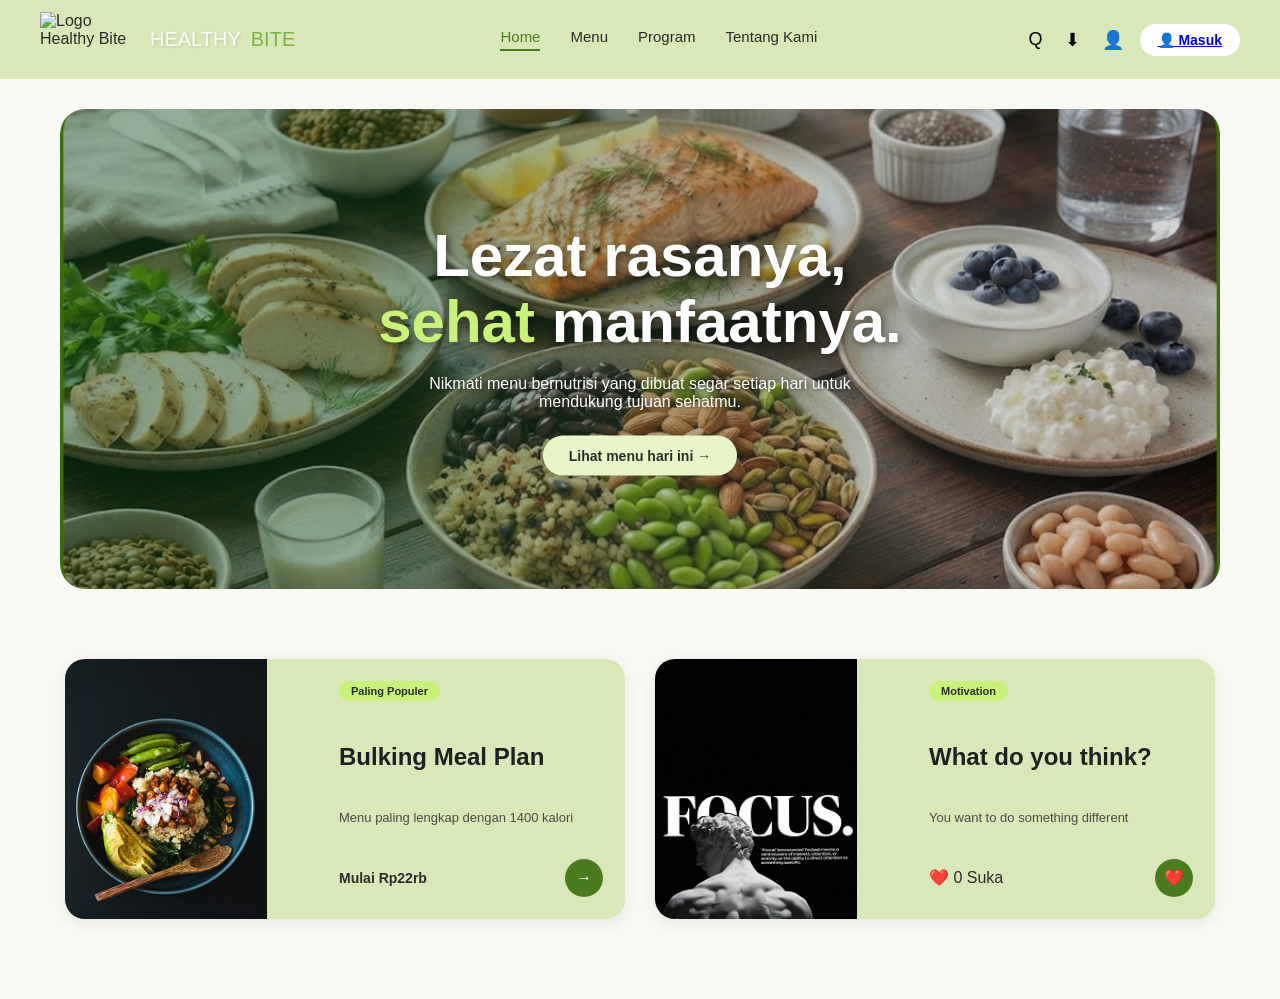
==== index.html @ 9413d56d "first commit" ====
<!doctype html>
<html lang="id">
  <head>
    <meta charset="UTF-8" />
    <meta name="viewport" content="width=device-width, initial-scale=1.0" />
    <title>Healthy Bite - Makanan Sehat</title>
    <link rel="stylesheet" href="css/index.css" />
  </head>
  <body>
    <!-- Container untuk Toast / Snackbar -->
    <div id="toast-container"></div>

    <!-- ========== NAVBAR ========== -->
    <header class="navbar">
      <div class="navbar-kiri">
        <img src="asset/logo.png" alt="Logo Healthy Bite" class="logo" />
        <span class="teks-putih">HEALTHY</span>
        <span class="teks-hijau">BITE</span>
      </div>

      <nav class="navbar-tengah">
        <!-- DOM 1: Navigasi ktif -->
        <a href="index.html" class="nav-link aktif">Home</a>
        <a href="Menu.html" class="nav-link">Menu</a>
        <a href="#" class="nav-link">Program</a>
        <a href="#" class="nav-link">Tentang Kami</a>
      </nav>

      <div class="navbar-kanan">
        <button class="ikon">Q</button>
        <button class="ikon">⬇</button>
        <button class="ikon">👤</button>
        <a href="Login.html" class="tombol-masuk" onclick="izinkanMasuk()"
          >👤 Masuk</a
        >
      </div>
    </header>

    <!-- ========== HERO SECTION ========== -->
    <section class="hero">
      <img src="asset/GF1.png" alt="Makanan sehat" class="hero-gambar" />

      <div class="hero-teks">
        <h1 id="hero-judul">
          Lezat rasanya,<br /><span class="hijau">sehat</span> manfaatnya.
        </h1>
        <p>
          Nikmati menu bernutrisi yang dibuat segar setiap hari untuk mendukung
          tujuan sehatmu.
        </p>
        <!-- DOM 3: Mengubah judul & memicu Toast -->
        <button class="tombol-hero" id="btn-hero-menu">
          Lihat menu hari ini →
        </button>
      </div>
    </section>

    <!-- ========== KARTU SECTION ========== -->
    <section class="kartu-wrapper">
      <!-- Kartu 1 -->
      <div class="kartu">
        <div class="kartu-gambar">
          <img
            src="asset/GF2.png"
            alt="Bulking Meal Plan"
            id="gambar-kartu-1"
          />
        </div>
        <div class="kartu-isi">
          <span class="label">Paling Populer</span>
          <h2>Bulking Meal Plan</h2>
          <p>Menu paling lengkap dengan 1400 kalori</p>
          <div class="kartu-bawah">
            <span class="harga">Mulai Rp22rb</span>
            <!-- DOM 2 & Toast: Klik tombol pilih menu -->
            <button class="tombol-lingkaran" id="btn-slide-1">→</button>
          </div>
        </div>
      </div>

      <!-- Kartu 2 -->
      <div class="kartu">
        <div class="kartu-gambar">
          <img src="asset/GH1.png" alt="Motivation" />
        </div>
        <div class="kartu-isi">
          <span class="label">Motivation</span>
          <h2>What do you think?</h2>
          <p>You want to do something different</p>
          <div class="kartu-bawah">
            <!-- Penampung angka like -->
            <span id="jumlah-like">❤️ 0 Suka</span>
            <!-- Tombol Like -->
            <button class="tombol-lingkaran" id="btn-like">❤️</button>
          </div>
        </div>
      </div>
    </section>

    <script>
      function showToast(pesan) {
        const toastContainer = document.getElementById("toast-container");

        // Membuat elemen div Toast baru di DOM
        const toast = document.createElement("div");
        toast.className = "toast";
        toast.innerText = pesan;

        toastContainer.appendChild(toast);

        // Menambahkan class animasi masuk
        setTimeout(() => {
          toast.classList.add("show");
        }, 100);

        // Otomatis menghapus toast setelah 3 detik
        setTimeout(() => {
          toast.classList.remove("show");
          setTimeout(() => {
            toast.remove();
          }, 300);
        }, 3000);
      }

      // PENERAPAN 3 MANIPULASI DOM

      // DOM 1: Mengubah class 'aktif' pada menu navbar saat diklik
      const navLinks = document.querySelectorAll(".nav-link");
      navLinks.forEach((link) => {
        link.addEventListener("click", function (e) {
          // Pindah halaman hanya jika href mengarah ke halaman lain (misal: "Menu.html")
          const href = this.getAttribute("href");

          // Jika href bernilai '#' atau kosong, baru kita cegah fungsinya
          if (!href || href === "#") {
            e.preventDefault();
            navLinks.forEach((l) => l.classList.remove("aktif"));
            this.classList.add("aktif");
          }
        });
      });

      // DOM 2: Mengubah/Slide gambar kartu ke gambar berikutnya saat tombol diklik
      const gambarKartu = document.getElementById("gambar-kartu-1");
      const btnSlide = document.getElementById("btn-slide-1");

      // Daftar gambar yang ingin di-slide
      const daftarGambar = ["asset/GF2.png", "asset/GH3.png"];

      let indeksGambar = 0;

      if (btnSlide && gambarKartu) {
        btnSlide.addEventListener("click", function () {
          // 1. Tambahkan class fade-out untuk memicu animasi menghilang
          gambarKartu.classList.add("fade-out");

          // 2. Tunggu 400ms (sesuai durasi transition CSS) lalu ganti gambar
          setTimeout(() => {
            indeksGambar = (indeksGambar + 1) % daftarGambar.length;
            gambarKartu.src = daftarGambar[indeksGambar];

            // 3. Hapus class fade-out agar gambar baru muncul kembali (fade-in)
            gambarKartu.classList.remove("fade-out");
          }, 400);

          showToast(`Gambar diganti ke slide ${indeksGambar + 1}!`);
        });
      }

      // DOM 3: Fitur Like / Suka pada Kartu Motivasi
      const btnLike = document.getElementById("btn-like");
      const teksJumlahLike = document.getElementById("jumlah-like");

      let jumlahLike = 0;
      let sudahSuka = false;

      btnLike.addEventListener("click", function () {
        if (!sudahSuka) {
          // Jika belum disukai: tambah angka like dan ubah tampilan
          jumlahLike++;
          sudahSuka = true;

          // Manipulasi DOM: Mengubah teks angka dan warna tombol
          teksJumlahLike.innerText = `❤️ ${jumlahLike} Suka`;
          btnLike.style.backgroundColor = "#e53935"; // Ubah tombol jadi warna merah
          btnLike.style.color = "#ffffff";

          showToast("Kamu menyukai motivasi ini! ❤️");
        } else {
          // Jika diklik lagi: batalkan like (unlike)
          jumlahLike--;
          sudahSuka = false;

          // Manipulasi DOM: Kembalikan teks dan warna semula
          teksJumlahLike.innerText = `❤️ ${jumlahLike} Suka`;
          btnLike.style.backgroundColor = ""; // Kembalikan ke warna awal CSS
          btnLike.style.color = "";

          showToast("Batal menyukai motivasi.");
        }
      });

      function izinkanMasuk() {
        showToast("Mengarahkan ke halaman login...");
      }
    </script>
  </body>
</html>
---- css/index.css ----
/* ===== RESET DASAR ===== */
* {
  margin: 0;
  padding: 0;
  box-sizing: border-box;
  font-family: "Segoe UI", Arial, sans-serif;
}

body {
  background-color: #f7f9f2;
  color: #2b2b2b;
  overflow-x: hidden; /* cegah scroll horizontal */
}

/* ===== NAVBAR ===== */
.navbar {
  display: flex;
  align-items: center;
  justify-content: space-between;
  background-color: #d9e8b8;
  padding: 12px 40px;
  position: sticky;
  top: 0;
  z-index: 100;
  flex-wrap: wrap; /* agar bisa wrap di mobile */
  gap: 10px;
}

.navbar-kiri {
  display: flex;
  align-items: center;
  gap: 10px;
}

.logo {
  height: 55px;
  width: 100px;
  object-fit: contain;
}

.teks-putih {
  color: #ffffff;
  font-size: 20px;
  text-shadow: 1px 1px 3px rgba(0, 0, 0, 0.15);
}

.teks-hijau {
  color: #7cb342;
  font-size: 20px;
}

/* Menu tengah */
.navbar-tengah {
  display: flex;
  gap: 30px;
}

.navbar-tengah a {
  text-decoration: none;
  color: #2b2b2b;
  font-size: 15px;
  font-weight: 500;
  padding-bottom: 4px;
  transition: 0.3s;
}

.navbar-tengah a:hover,
.navbar-tengah a.aktif {
  color: #4a7c1f;
  border-bottom: 2px solid #4a7c1f;
}

/* Ikon kanan */
.navbar-kanan {
  display: flex;
  align-items: center;
  gap: 10px;
}

.ikon {
  background: transparent;
  border: none;
  font-size: 18px;
  cursor: pointer;
  padding: 6px;
  border-radius: 50%;
  transition: 0.3s;
}

.ikon:hover {
  background-color: rgba(255, 255, 255, 0.5);
}

.tombol-masuk {
  background-color: #ffffff;
  border: none;
  padding: 8px 18px;
  border-radius: 20px;
  font-weight: 600;
  font-size: 14px;
  cursor: pointer;
  transition: 0.3s;
  white-space: nowrap;
}

.tombol-masuk:hover {
  background-color: #4a7c1f;
  color: white;
}

/* ===== HERO SECTION ===== */
.hero {
  position: relative;
  margin: 30px 60px;
  border-radius: 25px;
  overflow: hidden;
  height: 480px;
}

.hero-gambar {
  width: 100%;
  height: 100%;
  object-fit: cover;
  filter: brightness(0.85);
}

.hero-teks {
  position: absolute;
  top: 50%;
  left: 50%;
  transform: translate(-50%, -50%);
  text-align: center;
  color: white;
  width: 90%;
  padding: 0 10px;
}

.hero-teks h1 {
  font-size: 60px;
  font-weight: 800;
  line-height: 1.1;
  text-shadow: 2px 2px 8px rgba(0, 0, 0, 0.5);
}

.hero-teks .hijau {
  color: #c9f27b;
}

.hero-teks p {
  margin: 20px 0 25px;
  font-size: 16px;
  max-width: 500px;
  margin-left: auto;
  margin-right: auto;
  text-shadow: 1px 1px 4px rgba(0, 0, 0, 0.6);
}

.tombol-hero {
  background-color: #e8f5c8;
  color: #2b2b2b;
  border: none;
  padding: 12px 26px;
  border-radius: 25px;
  font-size: 14px;
  font-weight: 600;
  cursor: pointer;
  transition: 0.3s;
}

.tombol-hero:hover {
  background-color: #4a7c1f;
  color: white;
}

/* ===== SECTION KARTU ===== */
.kartu-wrapper {
  display: flex;
  gap: 30px;
  justify-content: center;
  padding: 40px 60px 80px;
  flex-wrap: wrap;
}

.kartu {
  display: flex;
  background-color: #d9e8b8;
  border-radius: 20px;
  overflow: hidden;
  width: 560px;
  height: 260px;
  box-shadow: 0 4px 15px rgba(0, 0, 0, 0.08);
  transition: transform 0.3s;
}

.kartu:hover {
  transform: translateY(-5px);
}

.kartu-gambar {
  width: 45%;
  overflow: hidden;
  flex-shrink: 0;
}

.kartu-gambar img {
  width: 100%;
  height: 100%;
  object-fit: cover;
}

.kartu-isi {
  width: 55%;
  padding: 22px;
  display: flex;
  flex-direction: column;
  justify-content: space-between;
}

.label {
  background-color: #c9f27b;
  color: #2b2b2b;
  font-size: 11px;
  font-weight: 600;
  padding: 4px 12px;
  border-radius: 12px;
  width: fit-content;
}

.kartu-isi h2 {
  font-size: 24px;
  margin-top: 8px;
  color: #1f1f1f;
}

.kartu-isi p {
  font-size: 13px;
  color: #4a4a4a;
  margin-top: 4px;
}

.kartu-bawah {
  display: flex;
  justify-content: space-between;
  align-items: center;
}

.harga {
  font-size: 14px;
  font-weight: 600;
  color: #2b2b2b;
}

.tombol-lingkaran {
  width: 38px;
  height: 38px;
  border-radius: 50%;
  background-color: #4a7c1f;
  color: white;
  border: none;
  font-size: 16px;
  cursor: pointer;
  transition: 0.3s;
  flex-shrink: 0;
}

.tombol-lingkaran:hover {
  background-color: #2f5410;
  transform: scale(1.1);
}

/* ===== RESPONSIVE ===== */

/* Tablet */
@media (max-width: 1024px) {
  .navbar {
    padding: 12px 20px;
  }

  .navbar-tengah {
    gap: 18px;
  }

  .hero {
    margin: 20px 30px;
    height: 420px;
  }

  .hero-teks h1 {
    font-size: 48px;
  }

  .kartu-wrapper {
    padding: 30px 30px 60px;
    gap: 20px;
  }

  .kartu {
    width: 100%;
    max-width: 500px;
  }
}

/* Mobile */
@media (max-width: 768px) {
  .navbar {
    padding: 10px 15px;
    justify-content: space-between;
  }

  /* Sembunyikan menu tengah, ganti dengan tampilan lebih sederhana */
  .navbar-tengah {
    display: none;
  }

  .logo {
    height: 45px;
    width: 80px;
  }

  .teks-putih,
  .teks-hijau {
    font-size: 16px;
  }

  .ikon {
    font-size: 16px;
    padding: 4px;
  }

  .tombol-masuk {
    padding: 6px 14px;
    font-size: 12px;
  }

  .hero {
    margin: 15px;
    height: 380px;
    border-radius: 18px;
  }

  .hero-teks h1 {
    font-size: 32px;
  }

  .hero-teks p {
    font-size: 14px;
    margin: 15px 0 20px;
  }

  .tombol-hero {
    padding: 10px 20px;
    font-size: 13px;
  }

  .kartu-wrapper {
    padding: 20px 15px 50px;
    gap: 18px;
  }

  .kartu {
    flex-direction: column;
    width: 100%;
    height: auto;
    max-width: 100%;
  }

  .kartu-gambar,
  .kartu-isi {
    width: 100%;
  }

  .kartu-gambar {
    height: 180px;
  }

  .kartu-isi {
    padding: 18px;
  }

  .kartu-isi h2 {
    font-size: 20px;
  }
}

/* Mobile kecil */
@media (max-width: 480px) {
  .navbar {
    padding: 8px 12px;
  }

  .logo {
    height: 38px;
    width: 65px;
  }

  .teks-putih,
  .teks-hijau {
    font-size: 14px;
  }

  .tombol-masuk {
    padding: 5px 10px;
    font-size: 11px;
  }

  .hero {
    height: 320px;
    margin: 12px;
  }

  .hero-teks h1 {
    font-size: 26px;
  }

  .hero-teks p {
    font-size: 12px;
  }

  .kartu-gambar {
    height: 150px;
  }

  .kartu-isi h2 {
    font-size: 18px;
  }

  .kartu-isi p {
    font-size: 12px;
  }

  .tombol-lingkaran {
    width: 32px;
    height: 32px;
    font-size: 14px;
  }

  #toast-container {
    position: fixed;
    bottom: 20px;
    right: 20px;
    z-index: 9999;
  }
}

/* Container penampung melayang di pojok kanan bawah */
#toast-container {
  position: fixed !important;
  bottom: 20px !important;
  right: 20px !important;
  left: auto !important;
  top: auto !important;
  z-index: 99999 !important;
  display: flex;
  flex-direction: column;
  gap: 10px;
  pointer-events: none; /* Supaya tidak menghalangi klik pada elemen di bawahnya */
}

/* Kotak notifikasi Toast */
.toast {
  /* position: absolute; */
  pointer-events: auto;
  width: fit-content;
  max-width: 320px;
  padding: 12px 20px;
  background-color: #2e7d32; /* Warna hijau Healthy Bite */
  color: #ffffff;
  border-radius: 8px;
  box-shadow: 0 4px 12px rgba(0, 0, 0, 0.25);
  font-family: Arial, sans-serif;
  font-size: 14px;
  font-weight: 500;
  opacity: 0;
  transform: translateY(20px);
  transition: all 0.3s ease-in-out;
}

.toast.show {
  /* position: absolute; */
  opacity: 1;
  transform: translateY(0);
}

.kartu-gambar img {
  width: 80%;
  height: auto;
  transition:
    opacity 0.4s ease-in-out,
    transform 0.4s ease-in-out;
}

.kartu-gambar img.fade-out {
  opacity: 0;
  transform: scale(0.95);
}
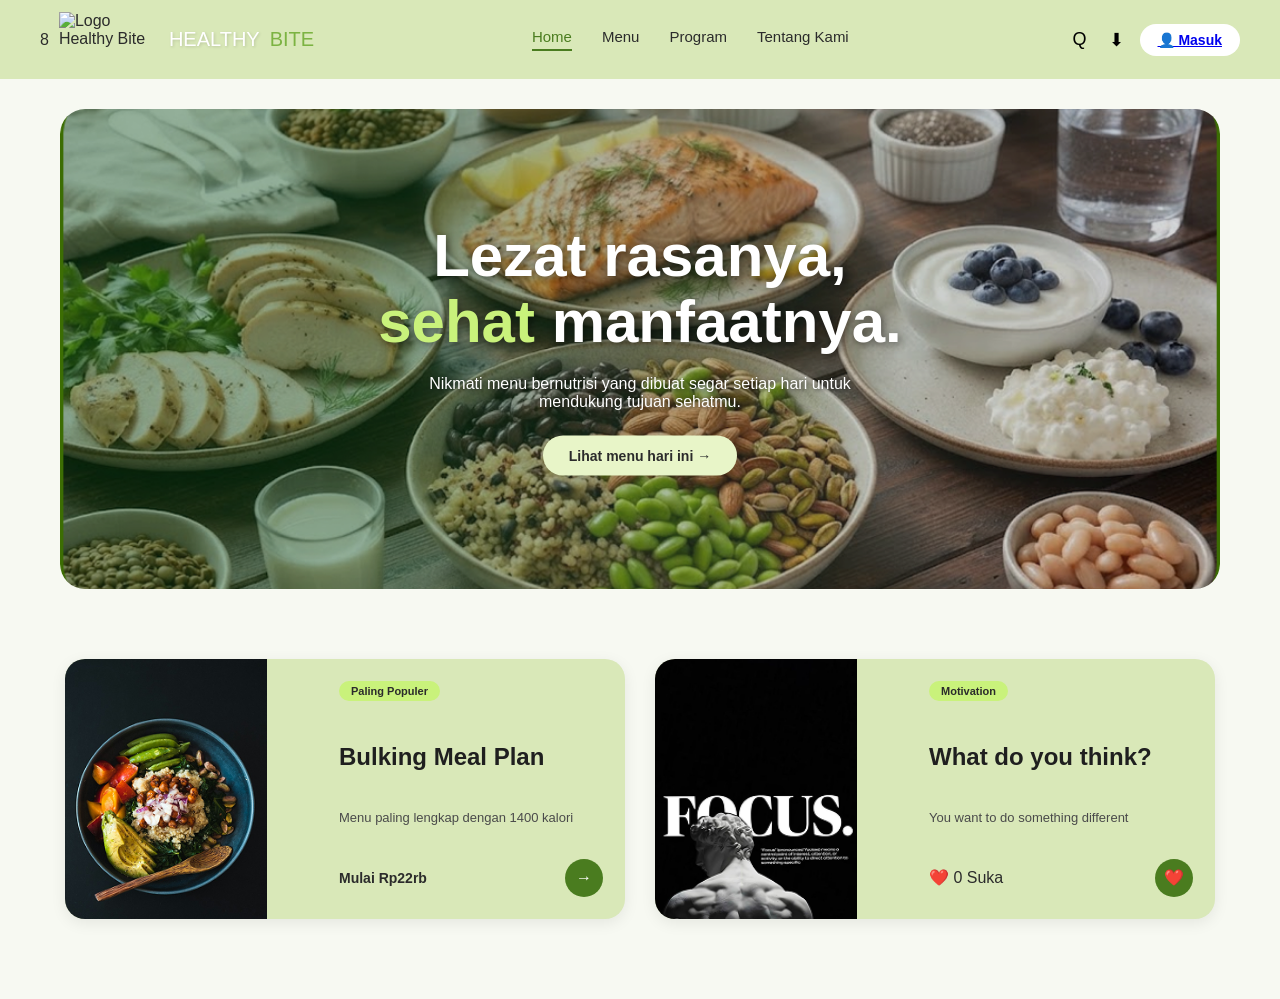
==== commit a9faacb7: "update" ====
--- a/index.html
+++ b/index.html
@@ -12,7 +12,7 @@
 
     <!-- ========== NAVBAR ========== -->
     <header class="navbar">
-      <div class="navbar-kiri">
+      <div class="navbar-kiri">8
         <img src="asset/logo.png" alt="Logo Healthy Bite" class="logo" />
         <span class="teks-putih">HEALTHY</span>
         <span class="teks-hijau">BITE</span>
@@ -22,17 +22,14 @@
         <!-- DOM 1: Navigasi ktif -->
         <a href="index.html" class="nav-link aktif">Home</a>
         <a href="Menu.html" class="nav-link">Menu</a>
-        <a href="#" class="nav-link">Program</a>
-        <a href="#" class="nav-link">Tentang Kami</a>
+        <a href="Program.html" class="nav-link">Program</a>
+        <a href="" class="nav-link">Tentang Kami</a>
       </nav>
 
       <div class="navbar-kanan">
         <button class="ikon">Q</button>
         <button class="ikon">⬇</button>
-        <button class="ikon">👤</button>
-        <a href="Login.html" class="tombol-masuk" onclick="izinkanMasuk()"
-          >👤 Masuk</a
-        >
+        <a href="Login.html" class="tombol-masuk" onclick="izinkanMasuk()">👤 Masuk</a>
       </div>
     </header>
 
